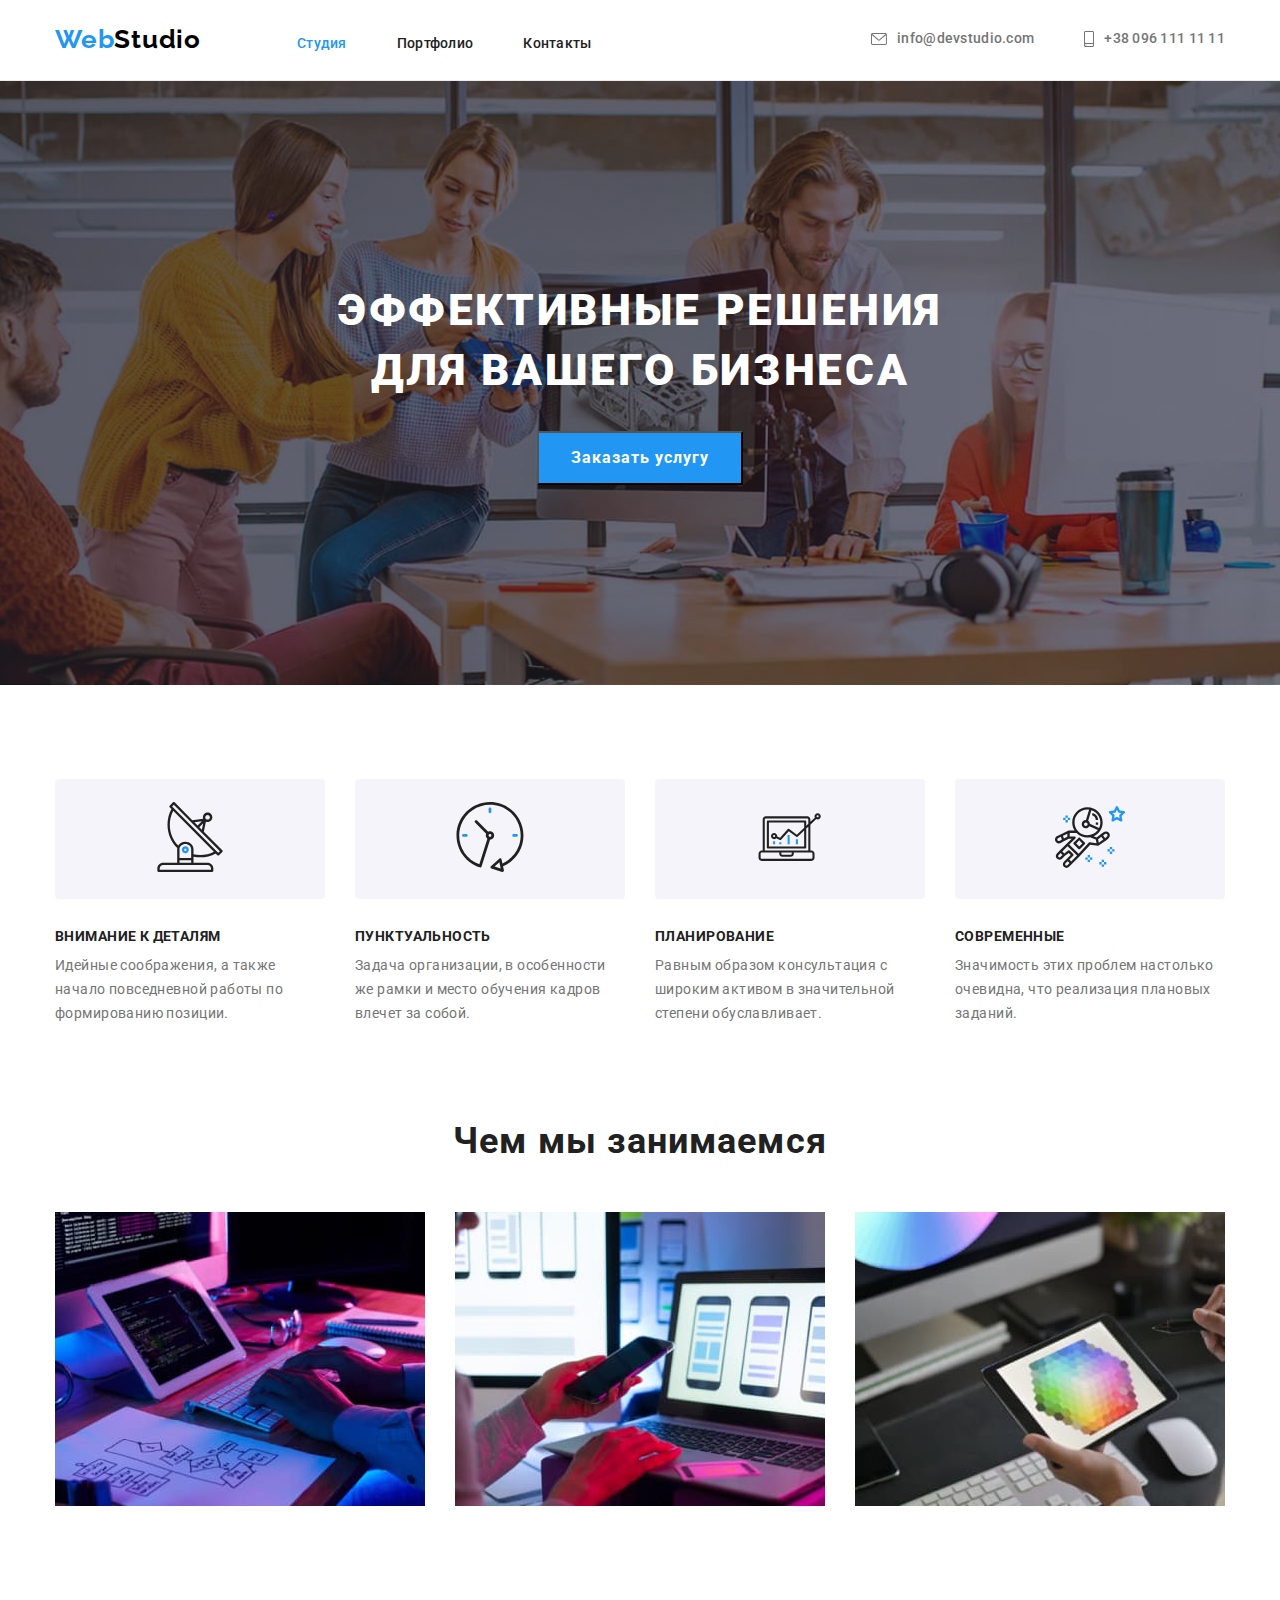
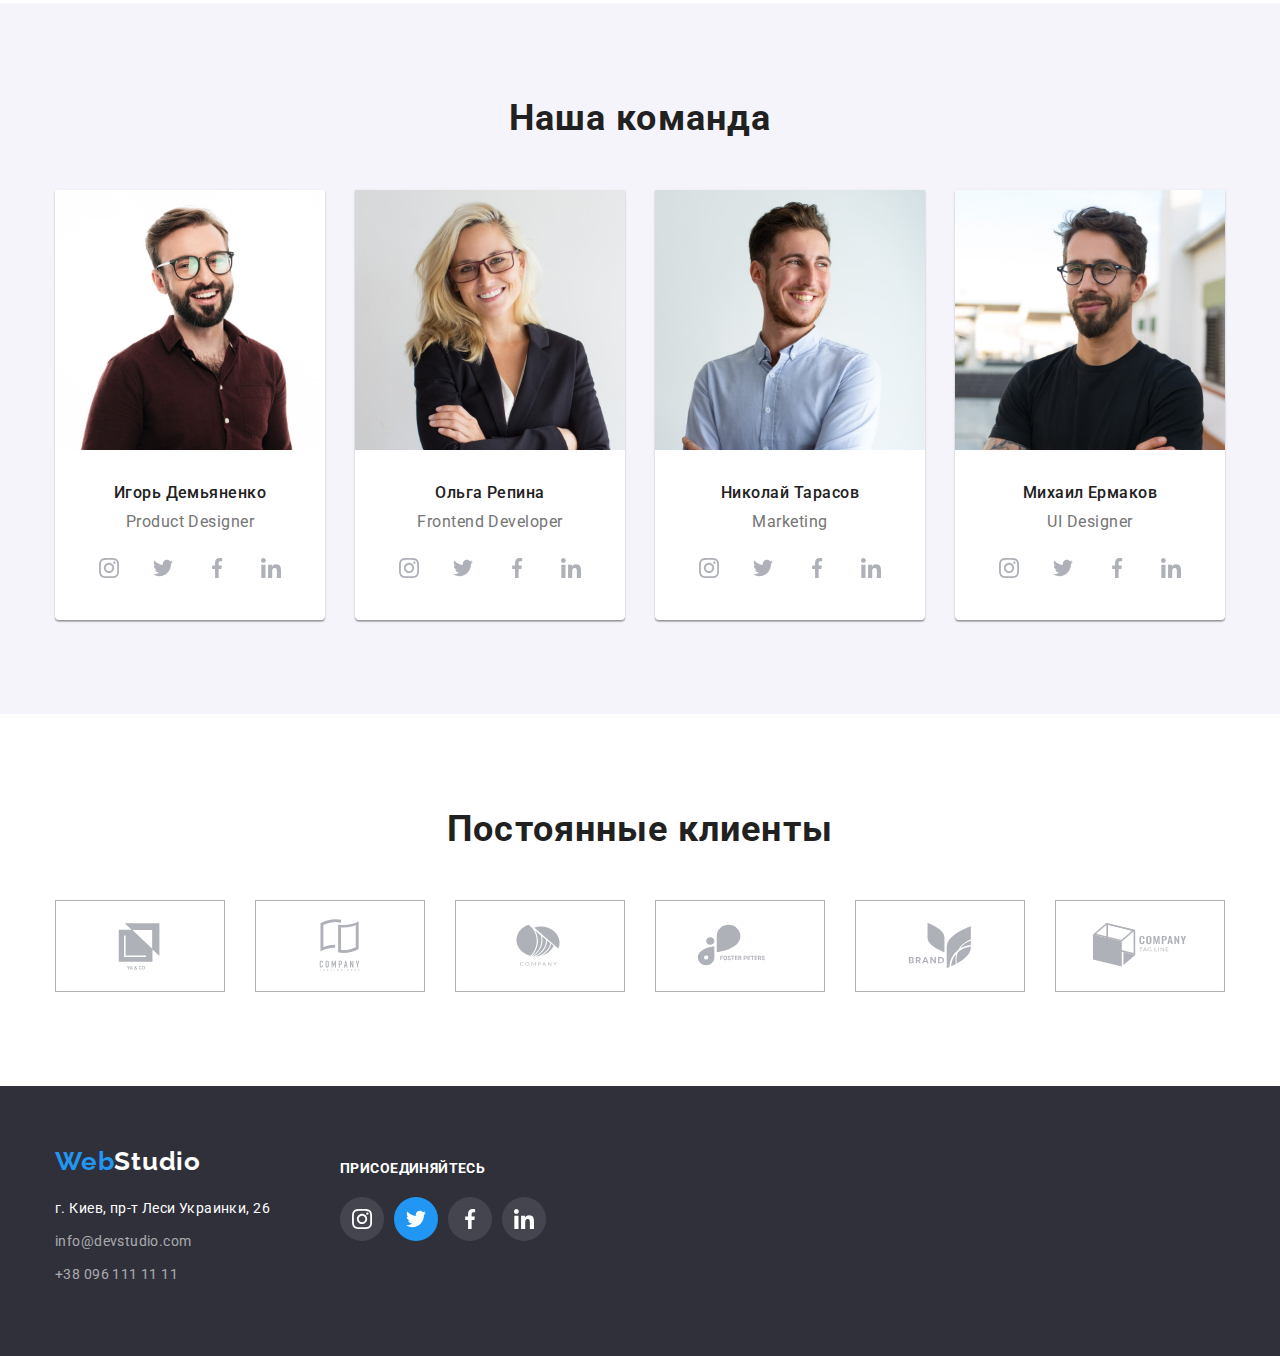
==== index.html @ 2ca8a131 "GoIT" ====
<!DOCTYPE html>
<html lang="ru">
  <head>
    <meta charset="UTF-8" />
    <meta http-equiv="X-UA-Compatible" content="IE=edge" />
    <meta name="viewport" content="width=device-width, initial-scale=1.0" />
    <title>Document</title>
    <link rel="preconnect" href="https://fonts.googleapis.com" />
    <link rel="preconnect" href="https://fonts.gstatic.com" crossorigin />
    <link
      href="https://fonts.googleapis.com/css2?family=Raleway:wght@700&family=Roboto:wght@400;500;700;900&display=swap"
      rel="stylesheet"
    />
    <link
      rel="stylesheet"
      href="https://cdnjs.cloudflare.com/ajax/libs/modern-normalize/1.0.0/modern-normalize.min.css"
    />
    <link rel="stylesheet" href="./css/styles.css" />
  </head>

  <body>
    <!--header-->
    <header class="header">
      <div class="container main-nav">
        <nav class="nav">
          <a href="index.html" class="logo-fist"
            >Web<span class="logo-second">Studio</span>
          </a>

          <ul class="list-nav">
            <li class="item">
              <a href="./index.html " class="link current">Студия</a>
            </li>
            <li class="item">
              <a href="./portfolio.html" class="link">Портфолио</a>
            </li>
            <li class="item">
              <a href="./index.html" class="link">Контакты</a>
            </li>
          </ul>
        </nav>

        <ul class="list-contacts">
          <li class="item">
            <a href="mailto:info@devstudio.com" class="link"
              >
              <svg class="icon" width="16" height="12">
                <use href="./images/symbol-defs.svg#envelope"></use>
                </svg>
                info@devstudio.com
              </a
            >
          </li>
          <li class="item">
            <a href="tel:+380961111111" class="link">
              <svg class="icon" width="10" height="16">
                <use href="./images/symbol-defs.svg#smartphone"></use>
                </svg>
                +38 096 111 11 11
            </a>
          </li>
        </ul>
      </div>
    </header>
    <main>
      <!--sectipon-->

      <section class="hero overlay">
        <div class="container">
          <h1 class="hero-name">
            Эффективные решения <br />
            для вашего бизнеса
          </h1>
          <button type="button" class="button">Заказать услугу</button>
        </div>
      </section>
      <!--peculiarities-->

      <section class="post">
        <div class="container">
          <ul class="post-list">
            <li class="item">
              <div class="icon-box"
              ><a href=""class="link">
                <svg class="icon" width="70" height="70">
                   <use href="./images/symbol-defs.svg#antenna"></use>
                </svg>
               </a>  
              </div>
              <h3 class="post-title">Внимание к деталям</h3>
              <p class="post-text">
                Идейные соображения, а также начало повседневной работы по
                формированию позиции.
              </p>
            </li>
            <li class="item">
              <div class="icon-box">
              <a href=""class="link">
                <svg class="icon" width="70" height="70">
                   <use href="./images/symbol-defs.svg#clock"></use>
                </svg>
               </a>
              </div>
              <h3 class="post-title">Пунктуальность</h3>
              <p class="post-text">
                Задача организации, в особенности же рамки и место обучения
                кадров влечет за собой.
              </p>
            </li>
            <li class="item">
              <div class="icon-box">
              <a href=""class="link">
                <svg class="icon" width="70" height="70">
                   <use href="./images/symbol-defs.svg#diagram"></use>
                </svg>
               </a>
              </div>
              <h3 class="post-title">Планирование</h3>
              <p class="post-text">
                Равным образом консультация с широким активом в значительной
                степени обуславливает.
              </p>
            </li>
            <li class="item">
              <div class="icon-box">
              <a href=""class="link">
                <svg class="icon" width="70" height="70">
                   <use href="./images/symbol-defs.svg#astronaut"></use>
                </svg>
               </a>
              </div>
              <h3 class="post-title">Современные</h3>
              <p class="post-text">
                Значимость этих проблем настолько очевидна, что реализация
                плановых заданий.
              </p>
            </li>
          </ul>
        </div>
      </section>

      <!--we doing-->

      <section class="we-doing">
        <div class="container">
          <h2 class="section-name">Чем мы занимаемся</h2>
          <ul class="content-list">
            <li class="item">
              <a href="" class="link">
                <img
                  src="./images/picture1squoosh.jpg"
                  width="370"
                  alt="notebook"
              /></a>
            </li>
            <li class="item">
              <a href="" class="link">
                <img
                  src="./images/picture2squoosh.jpg"
                  width="370"
                  alt="phone"
                />
              </a>
            </li>
            <li class="item">
              <a href="" class="link">
                <img
                  src="./images/picture3squoosh.jpg"
                  width="370"
                  alt="tablet"
                />
              </a>
            </li>
          </ul>
        </div>
      </section>
      <!--our team-->

      <section class="team">
        <div class="container">
          <h2 class="section-name">Наша команда</h2>
          <ul class="team-list">
            <li class="item">
              <img
                src="./images/Demayanenko.jpg"
                width="270"
                alt="Демьяненко"
              />
          <div class="team-box">
                <h3 class="box-name">Игорь Демьяненко</h3>
                <p class="box-text">Product Designer</p>  
          <ul class="social-list">
            <li class="list-item">
              <a href="https://www.instagram.com/" class="link">
                <svg class="icon" width="20" height="20">
                <use href="./images/symbol-defs.svg#instagram"></use>
                </svg>
              </a>
            </li>
            <li class="list-item">
          <a href="https://twitter.com/"class="link">
            <svg class="icon" width="20" height="20">
            <use href="./images/symbol-defs.svg#twitter"></use>
            </svg>
          </a> 
            </a>
            </li>
            <li class="list-item">
              <a href="https://facebook.com/" class="link">
                <svg class="icon" width="20" height="20">
                <use href="./images/symbol-defs.svg#facebook"></use>
                </svg>

              </a>
            </li>
            <li class="list-item">
              <a href="https://linkedin.com/" class="link">
                <svg class="icon" width="20" height="20">
                <use href="./images/symbol-defs.svg#linkedin"></use>
                </svg>
              </a>
            </li>
          </ul>
        </div>
            </li>
            <li class="item">
              <img src="./images/Repina.jpg" width="270" alt="Репина" />
              <div class="team-box">
                <h3 class="box-name">Ольга Репина</h3>
                <p class="box-text">Frontend Developer</p>
                  <ul class="social-list">
            <li class="list-item">
              <a href="https://www.instagram.com/" class="link">
                <svg class="icon" width="20" height="20">
                <use href="./images/symbol-defs.svg#instagram"></use>
                </svg>
              </a>
            </li>
            <li class="list-item">
          <a href="https://twitter.com/"class="link">
            <svg class="icon" width="20" height="20">
            <use href="./images/symbol-defs.svg#twitter"></use>
            </svg>
          </a> 
            </a>
            </li>
            <li class="list-item">
              <a href="https://facebook.com/" class="link">
                <svg class="icon" width="20" height="20">
                <use href="./images/symbol-defs.svg#facebook"></use>
                </svg>

              </a>
            </li>
            <li class="list-item">
              <a href="https://linkedin.com/" class="link">
                <svg class="icon" width="20" height="20">
                <use href="./images/symbol-defs.svg#linkedin"></use>
                </svg>
              </a>
            </li>
          </ul>
              </div>
            </li>

            <li class="item">
              <img src="./images/Tarasov.jpg" width="270" alt="Тарасов" />
              <div class="team-box">
                <h3 class="box-name">Николай Тарасов</h3>
                <p class="box-text">Marketing</p>
                  <ul class="social-list">
            <li class="list-item">
              <a href="https://www.instagram.com/" class="link">
                <svg class="icon" width="20" height="20">
                <use href="./images/symbol-defs.svg#instagram"></use>
                </svg>
              </a>
            </li>
            <li class="list-item">
          <a href="https://twitter.com/"class="link">
            <svg class="icon" width="20" height="20">
            <use href="./images/symbol-defs.svg#twitter"></use>
            </svg>
          </a> 
            </a>
            </li>
            <li class="list-item">
              <a href="https://facebook.com/" class="link">
                <svg class="icon" width="20" height="20">
                <use href="./images/symbol-defs.svg#facebook"></use>
                </svg>

              </a>
            </li>
            <li class="list-item">
              <a href="https://linkedin.com/" class="link">
                <svg class="icon" width="20" height="20">
                <use href="./images/symbol-defs.svg#linkedin"></use>
                </svg>
              </a>
            </li>
          </ul>
              </div>
            </li>
            <li class="item">
              <img src="./images/Ermakov.jpg" width="270" alt="Ермаков" />
              <div class="team-box">
                <h3 class="box-name">Михаил Ермаков</h3>
                <p class="box-text">UI Designer</p>
                  <ul class="social-list">
            <li class="list-item">
              <a href="https://www.instagram.com/" class="link">
                <svg class="icon" width="20" height="20">
                <use href="./images/symbol-defs.svg#instagram"></use>
                </svg>
              </a>
            </li>
            <li class="list-item">
          <a href="https://twitter.com/"class="link">
            <svg class="icon" width="20" height="20">
            <use href="./images/symbol-defs.svg#twitter"></use>
            </svg>
          </a> 
            </a>
            </li>
            <li class="list-item">
              <a href="https://facebook.com/" class="link">
                <svg class="icon" width="20" height="20">
                <use href="./images/symbol-defs.svg#facebook"></use>
                </svg>

              </a>
            </li>
            <li class="list-item">
              <a href="https://linkedin.com/" class="link">
                <svg class="icon" width="20" height="20">
                <use href="./images/symbol-defs.svg#linkedin"></use>
                </svg>
              </a>
            </li>
          </ul>
        </div>
            </li>
          </ul>
        </div>
      </section>
      <section class="clients">
        <div class="container">
          <h2 class="section-name">Постоянные клиенты</h2>
          <ul class="clients-list">
            <li class="item">
              <a href="#" class="link">
              <svg class="icon" width="106" height="60">
                <use href="./images/symbol-defs.svg#company"></use>
              </svg>
            </a>
          </li>
          <li class="item">
            <a href="#" class="link">
              <svg class="icon" width="106" height="60">
                <use href="./images/symbol-defs.svg#company-a"></use>
              </svg>
            </a>
          </li>
          <li class="item">
            <a href="#" class="link">
              <svg class="icon" width="106" height="60">
                <use href="./images/symbol-defs.svg#company-b"></use>
              </svg>
            </a>
          </li>
          <li class="item">
            <a href="#" class="link">
              <svg class="icon" width="106" height="60">
                <use href="./images/symbol-defs.svg#company-c"></use>
              </svg>
            </a>
          </li>
          <li class="item">
            <a href="#" class="link">
              <svg class="icon" width="106" height="60">
                <use href="./images/symbol-defs.svg#company-e"></use>
              </svg>
            </a>
          </li>
          <li class="item">
            <a href="#" class="link">
              <svg class="icon" width="106" height="60">
                <use href="./images/symbol-defs.svg#company-d"></use>
              </svg>
            </a>
          </li>
          </ul>
        </div>
      </section>
    </main>
    <!--basement-->
    <footer class="footer">
      <div class="container">
        <div class="info-footer">
        <div class="footer-logo">
          <a href="index.htm" class="logo-third"
            >Web<span class="logo-fourth">Studio</span>
          </a>
        </div>
     
        <address class="address">
          <ul>
            <li>г. Киев, пр-т Леси Украинки, 26</li>
            <li>
              <a href="mailto:info@devstudio.com" class="link"
                >info@devstudio.com</a
              >
            </li>
            <li class="item">
              <a href="tel:+380961111111" class="link">+38 096 111 11 11</a>
            </li>
          </ul> 
        </address>
        </div>
        <section class="network">
          <h3 class="network-name">присоединяйтесь</h3>
          <ul class="network-list">
            <li class="item">
                <a href="https://www.instagram.com/" class="link">
                <svg class="icon" width="20" height="20">
                <use href="./images/symbol-defs.svg#instagram"></use>
                </svg>
              </a>
            </li>
            <li class="item">
              <a href="https://twitter.com/" class="link twitter">
              <svg class="icon" width="20" height="20">
                <use href="./images/symbol-defs.svg#twitter"></use>
               </svg>
              </a>
            </li>
            <li class="item">
              <a href="https://facebook.com/" class="link">
                <svg class="icon" width="20" height="20">
                <use href="./images/symbol-defs.svg#facebook"></use>
                </svg>
              </a>
            </li>
            <li class="item">
             <a href="https://linkedin.com/" class="link">
                <svg class="icon" width="20" height="20">
                <use href="./images/symbol-defs.svg#linkedin"></use>
                </svg>
              </a>
            </li>
          </ul>
        </section>    
      </div> 
    </footer>
  </body>
</html>
---- css/styles.css ----
:root {
    --primary-text-color: #757575;
    --title-tex-color:#212121;
    --accent-color:#2196F3;
    --primary-white-color:#FFFFFF;
    --primary-background-color:#E5E5E5;
    --secondary-background-color:#2F303A;
    --primary-icon-color:#afb1b8;
}
body {
    
    margin: 0;
    font-family: 'Roboto',
    sans-serif;
    font-size: 14px;
    background-color: var(--primary-white-color);
    color: var(--primary-text-color);
}
html {
    box-sizing: border-box;
}
*,
 ::before,
 ::after {
    box-sizing: inherit;
}

a {
    text-decoration: none;
}
a:hover {
    text-decoration: none;
}

ul,
li { 
    margin: 0;
    padding: 0;
    list-style-type: none;
}
.img {
    display: block;
}
/*heder*/
.container {
   
    width: 1200px;
    padding-right:  15px;
    padding-left:  15px;
    margin-left: auto;
    margin-right: auto;
    
}
.header {
    padding-top: 24px;
    padding-bottom: 25px;
    background: var(--primary-white-color);
    border-bottom: 1px solid #ECECEC;
}
.main-nav {
    display: flex;
    align-items: center;
   
}
   
.logo-fist,
.logo-second {
    display: inline-block;
    margin: 0;
    padding: 0;
    margin-left: auto;
    
    font-family: Raleway;
    font-weight: 700;
    font-size: 26px;
    line-height: 1.19;
    letter-spacing: 0.03em;
    
    
}

.logo-second {
   
    color: #000000;

}
.logo-fist {

    color: var(--accent-color);
    
}
.list-nav {
    
    display: inline-flex;
    margin-left: 93px;
}
.list-nav .item + .item {
    
    margin-left: 50px;
   
}

.list-nav .link {
    display: block;
    font-weight: 500;
    font-size: 14px;
    line-height: 1.14;
    letter-spacing: 0.02em;
    color: var(--title-tex-color);
} 
.list-nav .link.current {
    color: var(--accent-color);
}
.list-nav .link:hover,
.list-nav .link:focus {
    color: var(--accent-color);
}
.list-contacts {

    display: inline-flex;
    margin-left: auto;
    
}
.list-contacts .item + .item {
    margin-left: 50px;
}
.list-contacts .link {
    display: flex;
    align-items:center;
    font-weight: 500;
    font-size: 14px;
    line-height: 1.14;
    letter-spacing: 0.02em;
    color: var(--primary-text-color);

}
.list-contacts .icon {

    margin-right: 10px;
    fill: var(--primary-text-color);
}
.list-contacts a:hover svg,
.list-contacts a:focus svg{
    fill: var(--accent-color);}

.list-contacts .link:hover,
.list-contacts .link:focus {
    color: var(--accent-color);
    fill: var(--accent-color);
}

/*hero*/
.hero {
    padding-top: 200px;
    padding-bottom: 200px;
    margin: 0 auto;
    text-align: center;    
    background: var(--secondary-background-color);
} 

/* Img Overlay */

.overlay {

    max-width: 1600px;
    min-height: 600px;
    margin-left: auto;
    margin-right: auto;
    background-image: linear-gradient(to right, rgba(47, 48, 58, 0.5), rgba(47, 48, 58, 0.3)), url(../images/img-overlay.jpg); 
    background-repeat: no-repeat;
    background-position: center;
    background-size: cover;

}

h1 {
    
    
    margin-top: 0px;
    font-weight: 900;  
    font-size: 44px;
    line-height:1.36;
    letter-spacing: 0.06em;
    margin-bottom: 30px;
    text-transform: uppercase;
    color: var(--primary-white-color);
   
}


.button {

    display: inline-block;  
    padding: 10px 32px;
    min-width: 200px;
    font-family: inherit;
    font-weight: 700;
    font-size: 16px;
    line-height: 1.87;
    align-items: center;
    letter-spacing: 0.06em;
    cursor: pointer;
    color: var(--primary-white-color);
    background-color: var(--accent-color);
    
}
.button:hover,
.button:focus {
    filter: drop-shadow(0px 4px 4px rgba(0, 0, 0, 0.25));
    border-radius: 4px solid;
}
.button .primary {
    color: var(--title-tex-color);
    background-color: #F5F4FA;
}
.button .secondary {
    color: var(--accent-color);
    background-color: var(--primary-white-color);
}
/*peculiarities*/
.post {
    
    background: var(--primary-white-color);
    padding-top: 94px;
    padding-bottom: 94px;
   
       }
.post-list {
    
    display: flex;
    flex-wrap: wrap;
    
}
.post-list .item {
    width: 270px;
        
}
.post-list .item + .item {
     margin-left: 30px;
    
}
.post-title {
    margin: 0;
    padding: 0;
    margin-bottom: 10px;
    font-weight: 700;
    font-size: 14px;
    line-height: 1.14;
    letter-spacing: 0.03em;
    text-transform: uppercase;
    color: var(--title-tex-color);
}
.post-text {
    margin: 0;
    padding: 0;
    font-weight: 400;
    font-size: 14px;
    line-height: 1.71;
    letter-spacing: 0.03em;
    color: var(--primary-text-color);
}
.icon-box {
    display: flex;
    justify-content: center;
    align-items: center;

    width: 270px;
    height: 120px;
    margin-bottom: 30px;
    background: #F5F4FA;
    border-radius: 4px;

} 
.icon-box + .icon-box {
    margin-left: 30px;
}

/*we doing */
.we-doing {
    
    padding-bottom: 94px;
    background: var(--primary-white-color);
}
.content-list {
    display: flex;
    flex-wrap: wrap;
}
.content-list .item + .item {
    margin-left: 30px; 
}

.section-name 
{
    margin: 0 auto;
    margin-bottom: 50px;
   
    font-weight: 700;
    font-size: 36px;
    text-align: center;
    letter-spacing: 0.03em;
    line-height: 1.17;
    color: var(--title-tex-color);
} 



/*our team*/
.team {
   
    padding-top:  94px;
    padding-bottom: 94px;
    background: #F5F4FA;
}
.team-list {

    display: flex;
    flex-wrap: wrap;
}
.team-list .item + .item {
    
    margin-left: 30px;
}
     
.team-list .item {
    text-align: center;
    align-items:center;
    background: #FFFFFF;
    box-shadow: 0px 1px 3px rgba(0, 0, 0, 0.12),
    0px 1px 1px rgba(0, 0, 0, 0.14),
    0px 2px 1px rgba(0, 0, 0, 0.2);
    border-radius: 0px 0px 4px 4px;
    
}         
.team-box {
    
    padding-top: 30px;
    padding-bottom: 30px;
    
}           

.box-name {
    margin: 0;
    margin-bottom: 10px;
    font-weight: 500;
    font-size: 16px;
    line-height: 1.19;
    letter-spacing: 0.03em;
    color: var(--title-tex-color);

}
.box-text {
    margin: 0;
    font-weight: 400;
    font-size: 16px;
    line-height: 1.19;
    letter-spacing: 0.03em;
    color: var(--primary-text-color);

}
.social-list {

    display: flex;
    justify-content: center;
    align-items: center;
    margin-top: 15px;
    
}
.social-list .list-item + .list-item {
    margin-left: 10px;
}
.social-list .link {

    display: flex;
    justify-content: center;
    align-items:center;
    text-decoration: none;
    width: 44px;
    height: 44px;
    border-radius: 50%; 
    
}
.social-list .icon {
   
    fill: var(--primary-icon-color);
}

.social-list a:hover svg,
.social-list a:focus svg {

    fill: var(--primary-white-color);
}      

.social-list .link:hover,
.social-list .link:focus {
    fill: var(--primary-white-color);
    background-color:var(--accent-color);
}

/*clients*/

.clients {
    
    padding-top: 94px;
    padding-bottom:  94px;
}
.clients-list {

    display: flex;
    flex-wrap: wrap;
}

.clients .link {
    display: flex;
    justify-content: center;
    align-items:center;
    width: 170px;
    height: 92px;
    border: 1px solid #AFB1B8;
}
.clients .item + .item {
    
    margin-left: 30px;
    
}

.clients .icon {
    fill: var(--primary-icon-color);
}
.clients a:hover svg,
.clients a:focus svg {

    fill: var(--accent-color);
 
}
.clients .link:hover,
.clients .link:focus{
    border: 1px solid var(--accent-color);
}


/* basement */ 
.footer {

    display: flex; 
    padding-top: 60px;
    padding-bottom: 60px;
    background: var(--secondary-background-color);
}
.footer-logo {
    
    margin-bottom: 20px;
}
.logo-third,
.logo-fourth {

    font-family: Raleway;
    font-weight: 700;
    font-size: 26px;
    line-height: 1.19;
    letter-spacing: 0.03em;
}
.logo-third {
    text-decoration: none;
    color: var(--accent-color);

}
.logo-fourth {   
    color: var(--primary-white-color);

}

.address li {
    display: block;
    margin: 0;
    margin-bottom: 9px; 

    font-style: normal;
    font-weight: 400;
    font-size: 14px;
    line-height: 1.71;
    letter-spacing: 0.03em;
    color: var(--primary-white-color);
    
}
.address .link {
    display: block;
    margin: 0;

    font-style: normal;
    font-weight: 400;
    font-size: 14px;
    line-height: 1.71;
    letter-spacing: 0.03em;
    color: rgba(255, 255, 255, 0.6);

}
.info-footer { 
    float: left;
    margin-right: 70px;
}

/*social networks*/

.network {
    display: flex;
    flex-direction: column;
    margin-top: 15px;
    width: 206px;
    
   
}
.network-name {
    margin: 0;
    margin-bottom: 20px;

    font-weight: 700;
    font-size: 14px;
    line-height: 1.14;
    letter-spacing: 0.03em;
    text-transform: uppercase;
    color: var(--primary-white-color);
}

.network-list {
    display: flex;
    flex-wrap: wrap;
}
.network-list .link {
   display: flex;
   justify-content: center;
   align-items:center;
   width: 44px;
   height: 44px;
   border-radius: 50%;
   background: rgba(255, 255, 255, 0.1)
}
.network-list .item + .item {
    margin-left: 10px;
}
.network .icon{
    fill: var(--primary-white-color);
}

.network .twitter {
    background: var(--accent-color);
}
/* Portfolio Page*/
.btn { 
    display: block;
    font-family: inherit;
    border-radius: 4px solid;
    border: transparent;
    font-weight: 500;
    font-size: 16px;
    line-height: 1.62;
    text-align: center;
    letter-spacing: 0.03em;
    padding: 6px 22px;
    cursor: pointer;
    overflow:hidden;
    color: var(--title-tex-color);
}
.btn:hover,
.btn:focus {
    color: #FFFFFF;
    background: #2196F3;
    box-shadow: 0px 3px 1px rgba(0, 0, 0, 0.1),
    0px 1px 2px rgba(0, 0, 0, 0.08),
    0px 2px 2px rgba(0, 0, 0, 0.12);
    border-radius: 4px;
}


/*portfolio section*/
.portfolio-section {
    padding-top: 94px;
    padding-bottom: 94px;
     
}

.filters {
    display: flex;
    align-items: center;
    text-align: center;
    justify-content: center;
    margin-bottom: 50px;
      
}
.filters .item + .item {
    margin-left: 8px;
}

.soft-list {

    display: flex;
    flex-wrap: wrap; 
    margin-right: 0; 
    margin-left: 0; 
   
}

.soft-list .item{
    width: calc((100% - 60px)/3) ;
    margin-right: 30px;
    margin-bottom: 30px;
} 

.soft-list .item {
    overflow:hidden;
    background: #FFFFFF;
    border: 1px solid #EEEEEE;
    box-sizing: border-box;

}
.soft-list .item:nth-child( 3n ) {
    margin-right: 0;
    
}
.soft-list .item:nth-last-child( -n +3 ) {
    margin-bottom: 0;
}
.soft-list .item:hover {
    border: 1px solid #EEEEEE;
    box-sizing: border-box;
    box-shadow: 0px 1px 1px rgba(0, 0, 0, 0.12), 0px 4px 4px rgba(0, 0, 0, 0.06), 1px 4px 6px rgba(0, 0, 0, 0.16);

}
.soft-card {
    padding-top: 20px;
    padding-bottom: 20px;
    padding-left: 24px;
}
.card-name {
    margin: 0;
    font-weight: 700;
    font-size: 18px;
    line-height: 2;
    letter-spacing: 0.06em;
    color: var(--title-tex-color);
}
.card-text {
    margin: 0;
    font-weight: 400;
    font-size: 16px;
    line-height: 1.87;
    letter-spacing: 0.03em;
    color: var(--primary-text-color);
}
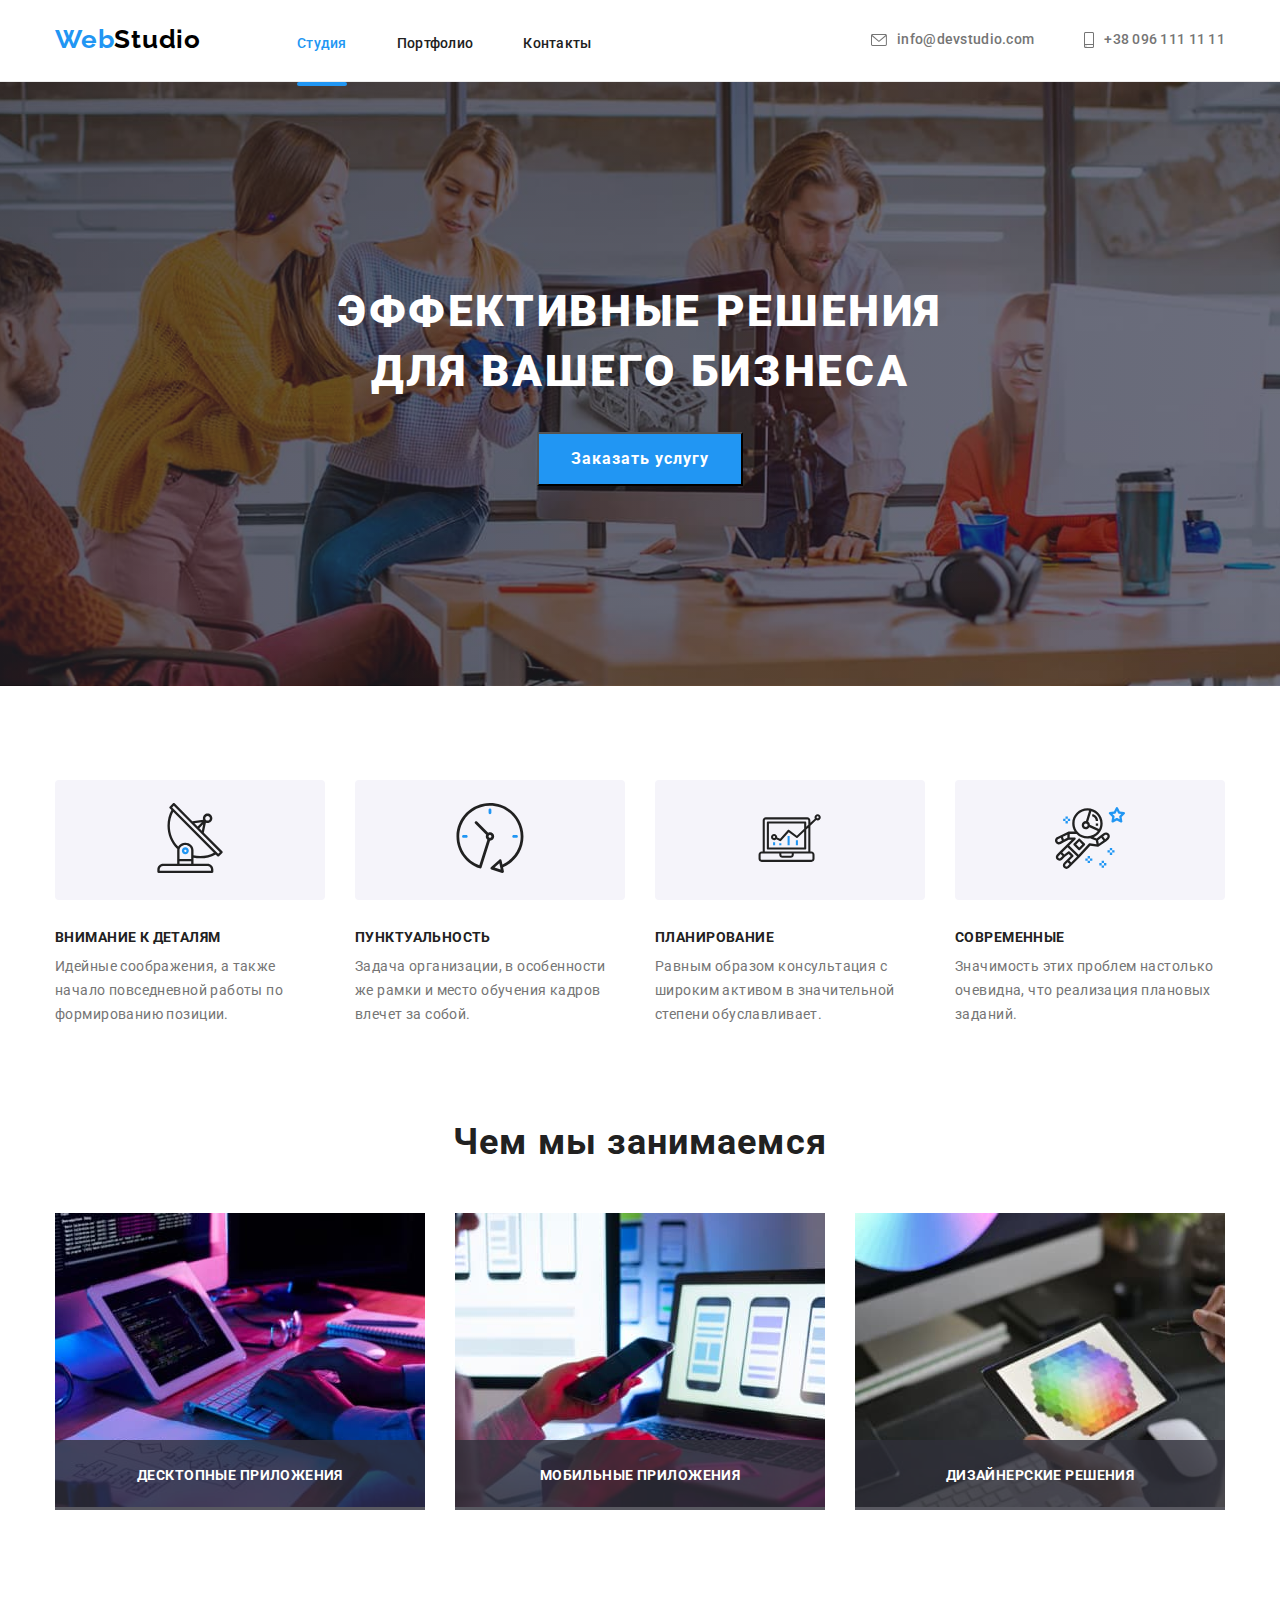
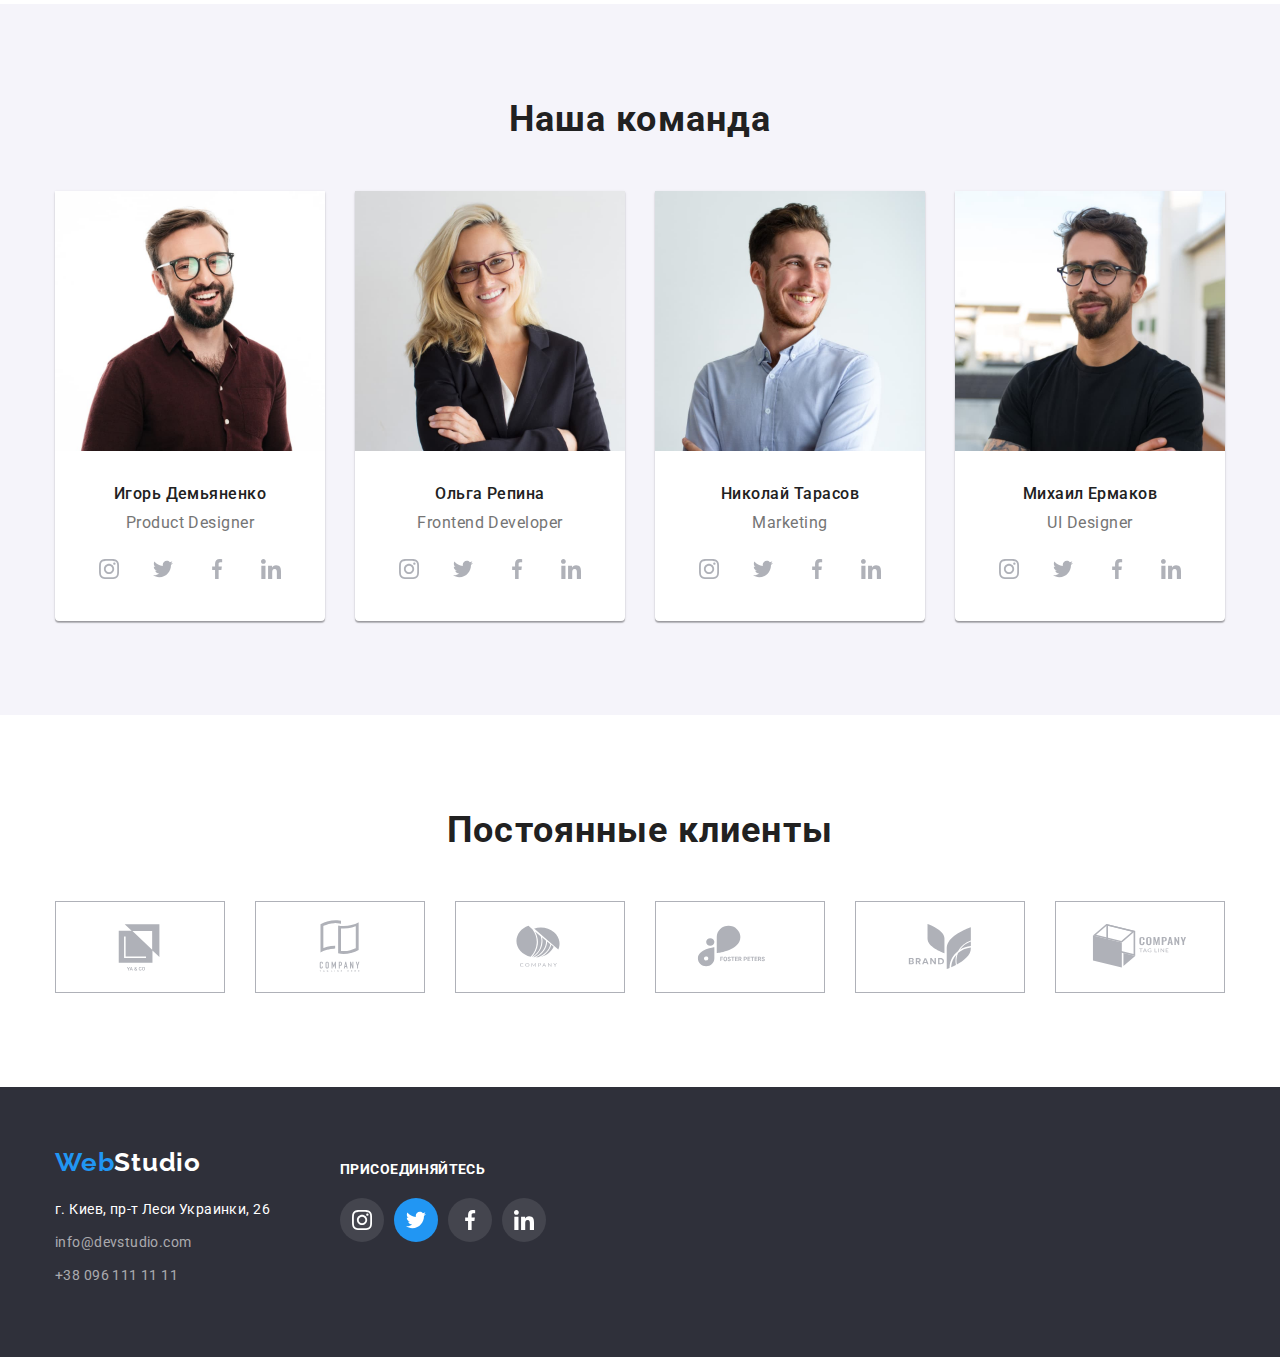
==== commit 2fca45f5: "GoIT" ====
--- a/index.html
+++ b/index.html
@@ -71,7 +71,7 @@
             Эффективные решения <br />
             для вашего бизнеса
           </h1>
-          <button type="button" class="button">Заказать услугу</button>
+          <button type="button" class="button" data-modal-open>Заказать услугу</button>
         </div>
       </section>
       <!--peculiarities-->
@@ -146,30 +146,39 @@
           <h2 class="section-name">Чем мы занимаемся</h2>
           <ul class="content-list">
             <li class="item">
-              <a href="" class="link">
+             <div class="img-doing" >
                 <img
                   src="./images/picture1squoosh.jpg"
                   width="370"
-                  alt="notebook"
-              /></a>
-            </li>
-            <li class="item">
-              <a href="" class="link">
+                  alt="notebook"/>
+              <div class="label">
+                <p class="label-text">Десктопные приложения</p>
+              </div>
+            </div>
+            </li>
+            <li class="item">
+              <div class="img-doing" >
                 <img
                   src="./images/picture2squoosh.jpg"
                   width="370"
                   alt="phone"
-                />
-              </a>
-            </li>
-            <li class="item">
-              <a href="" class="link">
+                /> 
+                <div class="label">
+                  <p class="label-text">Мобильные приложения</p>
+                </div>
+              </div>
+            </li>
+            <li class="item">
+              <div class="img-doing" >
                 <img
                   src="./images/picture3squoosh.jpg"
                   width="370"
                   alt="tablet"
-                />
-              </a>
+                /> 
+                <div class="label">
+                  <p class="label-text">Дизайнерские решения</p>
+                </div>
+              </div>
             </li>
           </ul>
         </div>
@@ -451,7 +460,20 @@
             </li>
           </ul>
         </section>    
-      </div> 
-    </footer>
+       </div> 
+     </footer>
+
+     <!--Modal-->
+
+     <div class="backdrop is-hidden" data-modal>
+       <div class="modal">
+         <button type="button" class="close-model" data-modal-close>
+           <svg width="11" height="11" class="close">
+             <use href="./images/symbol-defs.svg#close"></use>
+          </svg>
+         </button>
+       </div>
+     </div>
+    <script src="./js/modal.js"></script>
   </body>
 </html>
--- a/css/styles.css
+++ b/css/styles.css
@@ -109,10 +109,24 @@
     color: var(--title-tex-color);
 } 
 .list-nav .link.current {
+
     color: var(--accent-color);
 }
+.current::after {
+    content: "";
+    display: block;
+    position: relative;
+    top: 30px;
+    bottom: auto;
+    width: 100%;
+    height: 4px;
+    border-radius: 4px;
+    background-color:var(--accent-color);
+}
+
 .list-nav .link:hover,
 .list-nav .link:focus {
+    transition: 250ms cubic-bezier(0.4, 0, 0.2, 1);
     color: var(--accent-color);
 }
 .list-contacts {
@@ -145,6 +159,7 @@
 
 .list-contacts .link:hover,
 .list-contacts .link:focus {
+    transition: 250ms cubic-bezier(0.4, 0, 0.2, 1);
     color: var(--accent-color);
     fill: var(--accent-color);
 }
@@ -206,6 +221,7 @@
 }
 .button:hover,
 .button:focus {
+    transition: 250ms cubic-bezier(0.4, 0, 0.2, 1);
     filter: drop-shadow(0px 4px 4px rgba(0, 0, 0, 0.25));
     border-radius: 4px solid;
 }
@@ -301,6 +317,30 @@
     line-height: 1.17;
     color: var(--title-tex-color);
 } 
+.img-doing {
+    position: relative;
+    
+}
+.label {
+    position: absolute;
+    display: flex;
+    align-items:center;
+    justify-content: center;
+    width: 370px;
+    height: 70px;
+    bottom: 0;
+    background: rgba(47, 48, 58, 0.8) ;
+}
+.label-text {
+    margin: 0;
+    font-weight: 700;
+    font-size: 14px;
+    line-height: 1.14px;
+    text-align: center;
+    letter-spacing: 0.03em;
+    text-transform: uppercase;
+    color: var(--primary-white-color);
+}
 
 
 
@@ -646,6 +686,82 @@
     letter-spacing: 0.03em;
     color: var(--primary-text-color);
 }
-
-
-
+.description {
+    position: relative;
+}
+.description-info::before {
+    content: "";
+    position: absolute;
+    display: inline-block;
+    top: 0;
+    left: 0;
+    width: 100%;
+    height: 100%;
+    opacity: 0;
+    background: rgba(33, 150, 243, 0.9);
+}
+.description-title {
+    position: absolute;
+    display: inline-block;
+    margin: 0;
+    font-size: 18px;
+    line-height: 1.56;
+    letter-spacing: 0.03em;
+    top: 63px;
+    left: 24px;
+    right: 24px;
+    bottom: 63px;
+   
+    opacity: 0;
+    color: var(--primary-white-color);
+}
+.description:hover .description-title {
+    opacity: 1;
+}
+
+.description-info:hover::before {
+    opacity: 1;
+}
+
+/*Modal*/
+.backdrop {
+    position: fixed;
+    top: 0;
+    left: 0;
+    width: 100%;
+    height: 100%;
+    background: rgba(0, 0, 0, 0.2);
+
+    opacity: 1;
+    transition: opacity 250ms cubic-bezier(0.4, 0, 0.2, 1);
+}
+.backdrop.is-hidden {
+    opacity: 0;
+    pointer-events: none;
+}
+
+.modal {
+    position: absolute;
+    width: 528px;
+    height: 581px;
+    top: 50%;
+    left: 50%;
+    transform: translate(50% 50%) scale(1);
+    transition: transform 250ms cubic-bezier(0.4, 0, 0.2, 1),
+     opacity 250ms cubic-bezier(0.4, 0, 0.2, 1);
+     
+    background: var(--primary-white-color);
+    box-shadow: 0px 1px 3px rgba(0, 0, 0, 0.12),
+    0px 1px 1px rgba(0, 0, 0, 0.14),
+    0px 2px 1px rgba(0, 0, 0, 0.2);
+    border-radius: 4px;
+}
+.backdrop.is-hidden .modal{
+    transform: translate(50% 50%) scale(1.1);
+}
+.close {
+    position: absolute;
+    cursor: pointer;
+    width: 30px;
+    height: 30px;
+}